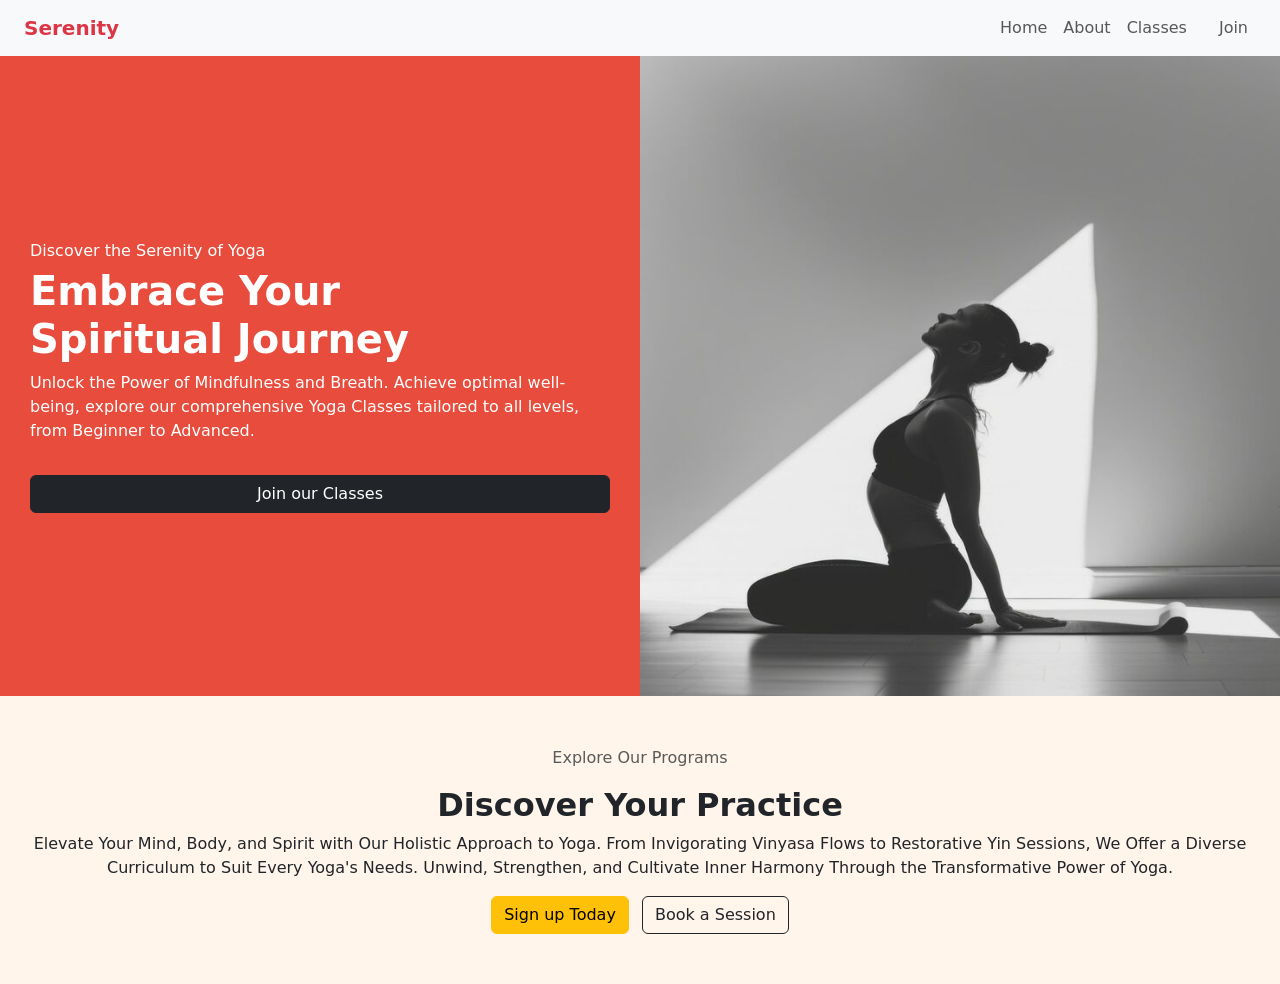
==== vistas/home.html @ 7edc3da8 "feat: correcion de nombre" ====
<!DOCTYPE html>
<html lang="en">
<head>
  <meta charset="UTF-8">
  <meta name="viewport" content="width=device-width, initial-scale=1.0">
  <title>Serenity Yoga</title>
  <link href="https://cdn.jsdelivr.net/npm/bootstrap@5.3.3/dist/css/bootstrap.min.css" rel="stylesheet">
  <link rel="stylesheet" href="../css/estilos.css">
</head>
<body>

  <!-- Navbar -->
  <nav class="navbar navbar-expand-lg navbar-light bg-light px-4">
    <a class="navbar-brand fw-bold text-danger" href="#">Serenity</a>
    <div class="collapse navbar-collapse">
      <ul class="navbar-nav ms-auto">
        <li class="nav-item"><a class="nav-link" href="#">Home</a></li>
        <li class="nav-item"><a class="nav-link" href="#">About</a></li>
        <li class="nav-item"><a class="nav-link" href="#">Classes</a></li>
        <li class="nav-item"><a class="nav-link btn btn-outline-secondary ms-3" href="#">Join</a></li>
      </ul>
    </div>
  </nav>

  <!-- Hero Section -->
  <div class="container-fluid full-height">
    <div class="row h-100">
      <!-- Left Column -->
      <div class="col-md-6 left-section d-flex flex-column justify-content-center">
        <p class="mb-1">Discover the Serenity of Yoga</p>
        <h1 class="fw-bold">Embrace Your <br> Spiritual Journey</h1>
        <p>Unlock the Power of Mindfulness and Breath. Achieve optimal well-being, explore our comprehensive Yoga Classes tailored to all levels, from Beginner to Advanced.</p>
        <button class="btn btn-dark mt-3">Join our Classes</button>
      </div>

      <!-- Right Column -->
      <div class="col-md-6 p-0">
        <img src="../img/modelo.jpg" alt="Yoga Pose" class="img-cover">
      </div>
    </div>
  </div>

  <!-- Program Section -->
  <div class="program-section">
    <p class="text-muted">Explore Our Programs</p>
    <h2 class="fw-bold">Discover Your Practice</h2>
    <p>Elevate Your Mind, Body, and Spirit with Our Holistic Approach to Yoga. From Invigorating Vinyasa Flows to Restorative Yin Sessions, We Offer a Diverse Curriculum to Suit Every Yoga's Needs. Unwind, Strengthen, and Cultivate Inner Harmony Through the Transformative Power of Yoga.</p>
    <button class="btn btn-warning me-2">Sign up Today</button>
    <button class="btn btn-outline-dark">Book a Session</button>
  </div>

</body>
</html>
---- css/estilos.css ----
.left-section {
  background-color: #e74c3c; /* Color zapote */
  color: white;
  padding: 40px 30px; /* Espaciado reducido */
  display: flex;
  flex-direction: column;
  justify-content: center;
  min-height: 30px; /* Altura más baja */
}

.img-cover {
  width: 100%;
  height: 100%;
  object-fit: cover;
  min-height: 10px; /* Igual que la izquierda */
}

.program-section {
  background-color: #fff5eb;
  padding: 50px 10px;
  text-align: center;
}
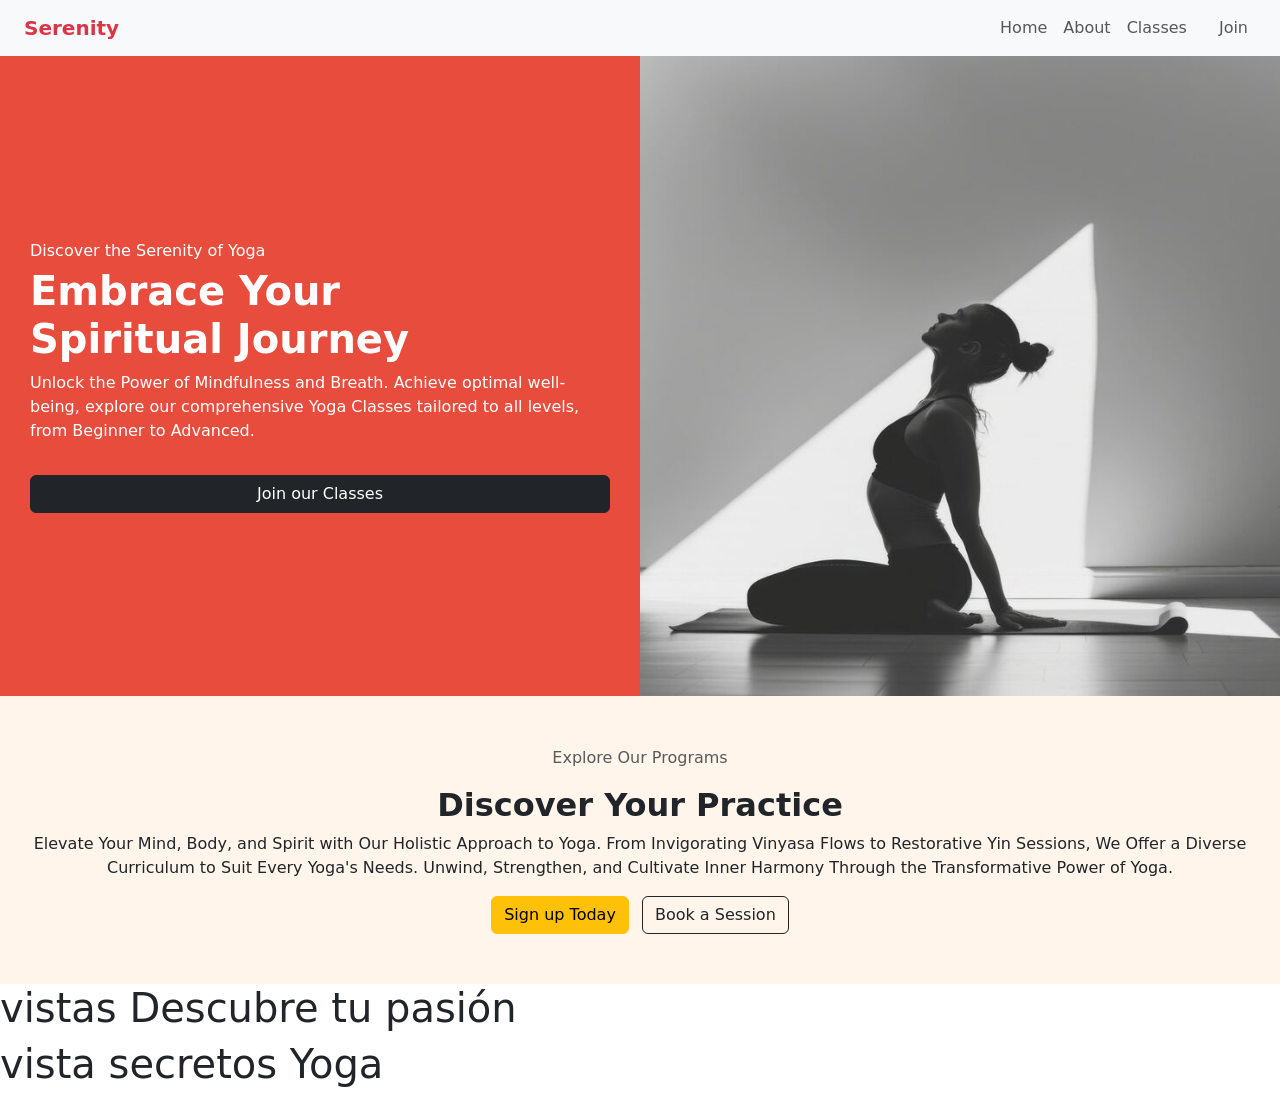
==== commit 507dcaa5: "modulizacion de interfaz con carga dinamica" ====
--- a/vistas/home.html
+++ b/vistas/home.html
@@ -48,6 +48,13 @@
     <button class="btn btn-warning me-2">Sign up Today</button>
     <button class="btn btn-outline-dark">Book a Session</button>
   </div>
-
+  
+  <!-- Contenedores para módulos -->
+  <div id="DescubreTupasion"></div>
+  <div id="secretosYoga"></div>
+  
+  <!-- Incluir el archivo JS que carga los módulos -->
+  <script src="../js/main.js"></script>
+   
 </body>
-</html>
+</html>
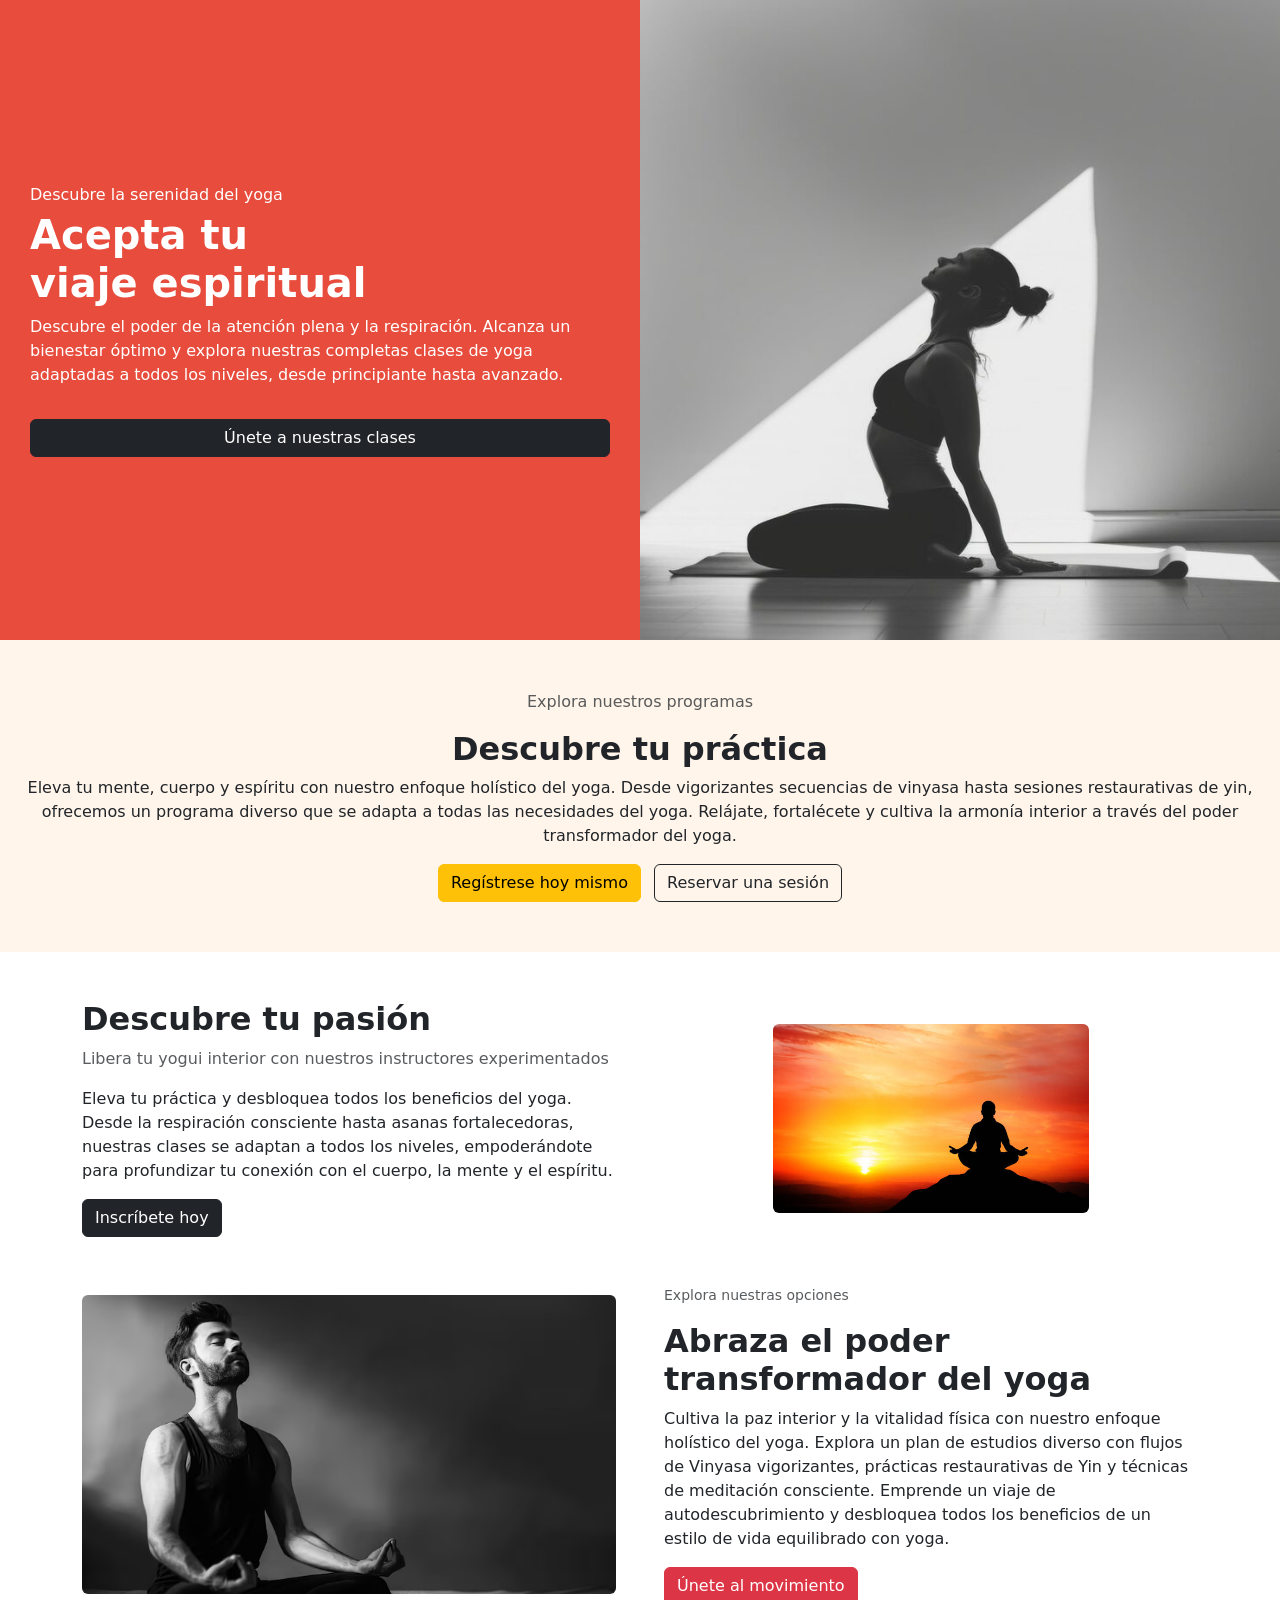
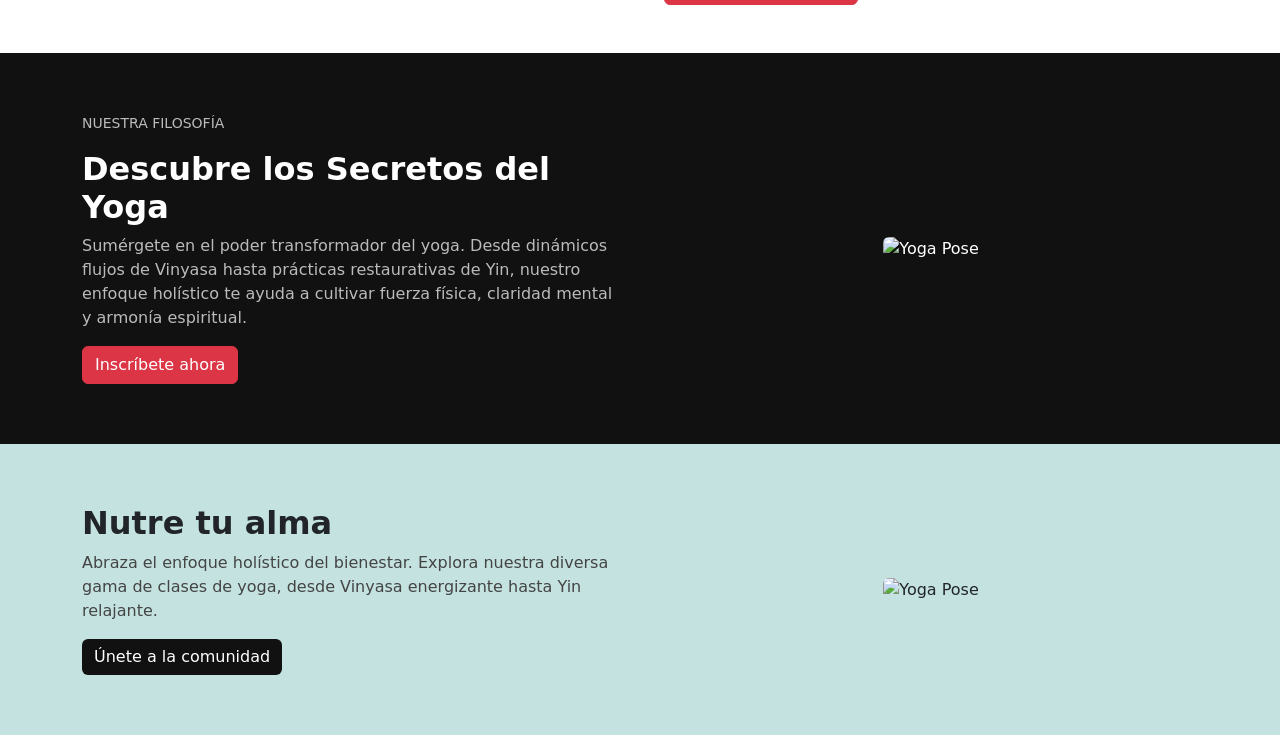
==== commit 9ab4e3a5: "feat: se incorporaron las nuevas visatas junto a los estilos" ====
--- a/vistas/home.html
+++ b/vistas/home.html
@@ -4,33 +4,21 @@
   <meta charset="UTF-8">
   <meta name="viewport" content="width=device-width, initial-scale=1.0">
   <title>Serenity Yoga</title>
+  <link rel="icon" type="image/png" href="../img/yoga.png"><!-- cambio del icono Favicon -->
   <link href="https://cdn.jsdelivr.net/npm/bootstrap@5.3.3/dist/css/bootstrap.min.css" rel="stylesheet">
   <link rel="stylesheet" href="../css/estilos.css">
 </head>
 <body>
-
-  <!-- Navbar -->
-  <nav class="navbar navbar-expand-lg navbar-light bg-light px-4">
-    <a class="navbar-brand fw-bold text-danger" href="#">Serenity</a>
-    <div class="collapse navbar-collapse">
-      <ul class="navbar-nav ms-auto">
-        <li class="nav-item"><a class="nav-link" href="#">Home</a></li>
-        <li class="nav-item"><a class="nav-link" href="#">About</a></li>
-        <li class="nav-item"><a class="nav-link" href="#">Classes</a></li>
-        <li class="nav-item"><a class="nav-link btn btn-outline-secondary ms-3" href="#">Join</a></li>
-      </ul>
-    </div>
-  </nav>
 
   <!-- Hero Section -->
   <div class="container-fluid full-height">
     <div class="row h-100">
       <!-- Left Column -->
       <div class="col-md-6 left-section d-flex flex-column justify-content-center">
-        <p class="mb-1">Discover the Serenity of Yoga</p>
-        <h1 class="fw-bold">Embrace Your <br> Spiritual Journey</h1>
-        <p>Unlock the Power of Mindfulness and Breath. Achieve optimal well-being, explore our comprehensive Yoga Classes tailored to all levels, from Beginner to Advanced.</p>
-        <button class="btn btn-dark mt-3">Join our Classes</button>
+        <p class="mb-1">Descubre la serenidad del yoga</p>
+        <h1 class="fw-bold">Acepta tu <br> viaje espiritual</h1>
+        <p>Descubre el poder de la atención plena y la respiración. Alcanza un bienestar óptimo y explora nuestras completas clases de yoga adaptadas a todos los niveles, desde principiante hasta avanzado.</p>
+        <button class="btn btn-dark mt-3">Únete a nuestras clases</button>
       </div>
 
       <!-- Right Column -->
@@ -42,16 +30,17 @@
 
   <!-- Program Section -->
   <div class="program-section">
-    <p class="text-muted">Explore Our Programs</p>
-    <h2 class="fw-bold">Discover Your Practice</h2>
-    <p>Elevate Your Mind, Body, and Spirit with Our Holistic Approach to Yoga. From Invigorating Vinyasa Flows to Restorative Yin Sessions, We Offer a Diverse Curriculum to Suit Every Yoga's Needs. Unwind, Strengthen, and Cultivate Inner Harmony Through the Transformative Power of Yoga.</p>
-    <button class="btn btn-warning me-2">Sign up Today</button>
-    <button class="btn btn-outline-dark">Book a Session</button>
+    <p class="text-muted">Explora nuestros programas</p>
+    <h2 class="fw-bold">Descubre tu práctica</h2>
+    <p>Eleva tu mente, cuerpo y espíritu con nuestro enfoque holístico del yoga. Desde vigorizantes secuencias de vinyasa hasta sesiones restaurativas de yin, ofrecemos un programa diverso que se adapta a todas las necesidades del yoga. Relájate, fortalécete y cultiva la armonía interior a través del poder transformador del yoga.</p>
+    <button class="btn btn-warning me-2">Regístrese hoy mismo</button>
+    <button class="btn btn-outline-dark">Reservar una sesión</button>
   </div>
   
   <!-- Contenedores para módulos -->
   <div id="DescubreTupasion"></div>
   <div id="secretosYoga"></div>
+  <div id="nutreTualma"></div>
   
   <!-- Incluir el archivo JS que carga los módulos -->
   <script src="../js/main.js"></script>
--- a/css/estilos.css
+++ b/css/estilos.css
@@ -20,3 +20,31 @@
   padding: 50px 10px;
   text-align: center;
 }
+
+/* estilos de secretos de yoga */
+.yoga-section {
+      background-color: #111; /* Fondo oscuro */
+      color: #fff;
+      padding: 60px 0;
+}
+
+.yoga-section p {
+  color: #bbb; /* Texto gris claro */
+}
+
+/* estilos nutre tu alma */
+.yoga-section-green {
+  background-color: #C4E3E0; /* Fondo verde claro */
+  padding: 60px 0;
+}
+.yoga-section-green p {
+  color: #444; /* Texto gris oscuro */
+}
+.btn-dark-custom {
+  background-color: #111;
+  color: #fff;
+  border: none;
+}
+.btn-dark-custom:hover {
+  background-color: #333;
+}
